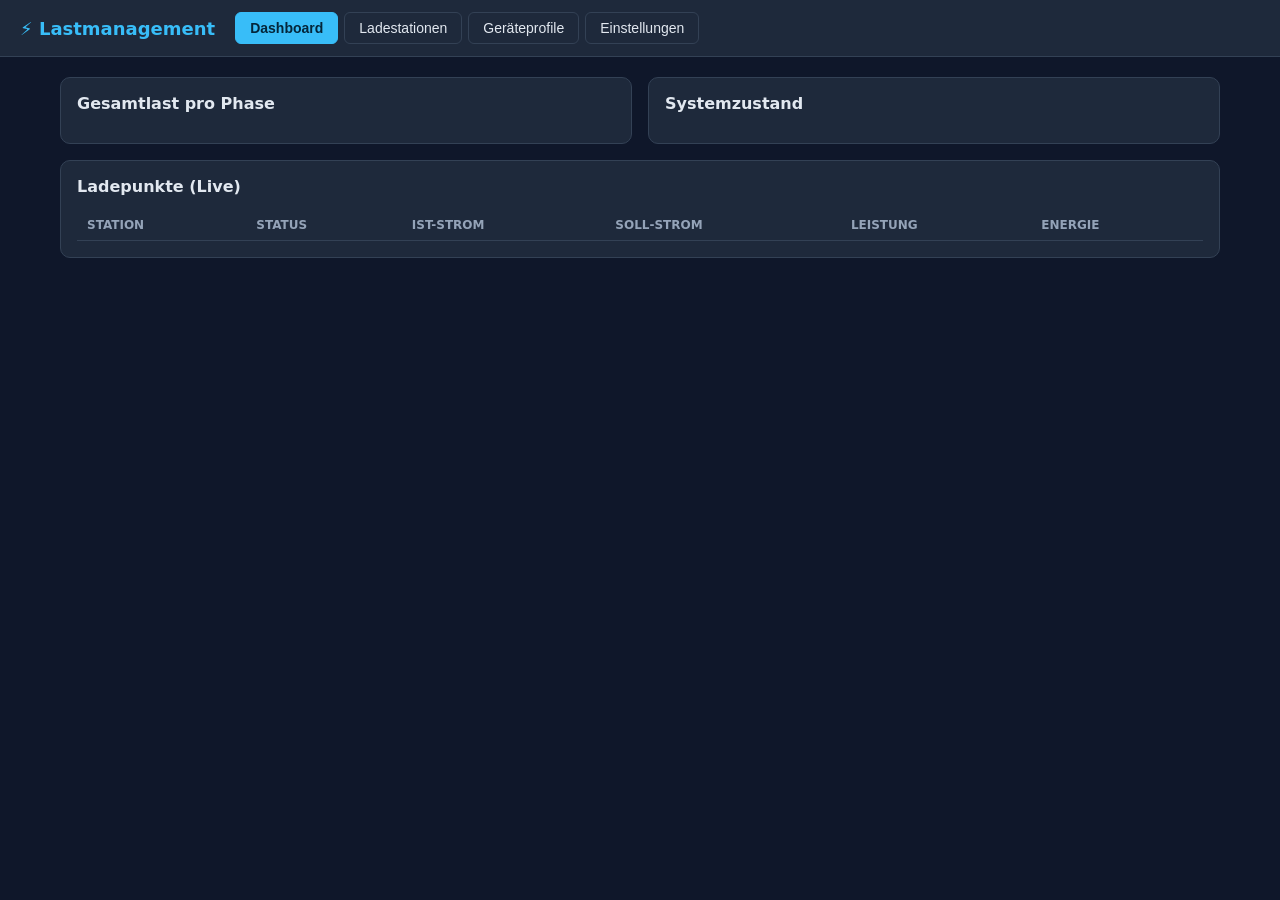
==== app/web/static/index.html @ bf2b5867 "Web-UI auf GitHub Pages hostbar machen (Demo-Modus) Ermöglicht das Hosten der Weboberfläche über Git" ====
<!DOCTYPE html>
<html lang="de">
<head>
  <meta charset="utf-8" />
  <meta name="viewport" content="width=device-width, initial-scale=1" />
  <title>Lastmanagement Ladestationen</title>
  <!-- Relative Pfade: funktionieren sowohl unter FastAPI ("/") als auch unter
       GitHub Pages (Unterpfad /<repo>/). -->
  <link rel="stylesheet" href="style.css" />
</head>
<body>
  <header>
    <h1>⚡ Lastmanagement</h1>
    <nav>
      <button data-view="dashboard" class="active">Dashboard</button>
      <button data-view="stations">Ladestationen</button>
      <button data-view="profiles">Geräteprofile</button>
      <button data-view="settings">Einstellungen</button>
    </nav>
    <span id="cycle-info" class="muted" style="margin-left:auto"></span>
  </header>

  <main>
    <!-- Dashboard -->
    <section id="dashboard" class="view active">
      <div class="grid">
        <div class="card">
          <h2>Gesamtlast pro Phase</h2>
          <div id="phase-bars"></div>
        </div>
        <div class="card">
          <h2>Systemzustand</h2>
          <div id="system-info"></div>
        </div>
      </div>
      <div class="card">
        <h2>Ladepunkte (Live)</h2>
        <table>
          <thead>
            <tr><th>Station</th><th>Status</th><th>Ist-Strom</th><th>Soll-Strom</th><th>Leistung</th><th>Energie</th></tr>
          </thead>
          <tbody id="live-tbody"></tbody>
        </table>
      </div>
    </section>

    <!-- Stationen -->
    <section id="stations" class="view">
      <div class="toolbar">
        <h2>Ladestationen</h2>
        <button class="btn" onclick="openStation()">+ Neue Station</button>
      </div>
      <div class="card">
        <table>
          <thead>
            <tr><th>Name</th><th>IP:Port</th><th>Unit</th><th>Profil</th><th>Phasen</th><th>Prio</th><th>Min/Max A</th><th>Aktiv</th><th></th></tr>
          </thead>
          <tbody id="stations-tbody"></tbody>
        </table>
      </div>
    </section>

    <!-- Profile -->
    <section id="profiles" class="view">
      <div class="toolbar">
        <h2>Geräteprofile (Modbus-Register-Maps)</h2>
        <div class="row" style="margin:0">
          <button class="btn secondary" onclick="importProfile()">JSON importieren</button>
          <button class="btn" onclick="openProfile()">+ Neues Profil</button>
        </div>
      </div>
      <div class="card">
        <table>
          <thead>
            <tr><th>Name</th><th>Hersteller</th><th>Unit-ID</th><th>Byte/Word</th><th>Register</th><th></th></tr>
          </thead>
          <tbody id="profiles-tbody"></tbody>
        </table>
      </div>
    </section>

    <!-- Einstellungen -->
    <section id="settings" class="view">
      <h2>Globale Einstellungen</h2>
      <div class="card" id="settings-form"></div>
    </section>
  </main>

  <!-- Dialoge -->
  <dialog id="station-dialog"></dialog>
  <dialog id="profile-dialog"></dialog>
  <input type="file" id="import-file" accept="application/json" style="display:none" />
  <div id="toast"></div>

  <!-- config.js setzt window.LM_DEMO (Repo-Default: false). Der Pages-Workflow
       überschreibt die Datei mit true. demo.js patcht dann fetch() und liefert
       simulierte API-Daten – muss vor app.js geladen werden. -->
  <script src="config.js"></script>
  <script src="demo.js"></script>
  <script src="app.js"></script>
</body>
</html>
---- app/web/static/style.css ----
/* Schlankes, ressourcenschonendes UI – ohne externe Frameworks (Pi-tauglich) */
:root {
  --bg: #0f172a;
  --panel: #1e293b;
  --panel2: #334155;
  --text: #e2e8f0;
  --muted: #94a3b8;
  --accent: #38bdf8;
  --ok: #22c55e;
  --warn: #f59e0b;
  --err: #ef4444;
  --border: #334155;
}
* { box-sizing: border-box; }
body {
  margin: 0;
  font-family: system-ui, -apple-system, "Segoe UI", Roboto, sans-serif;
  background: var(--bg);
  color: var(--text);
  font-size: 15px;
}
header {
  background: var(--panel);
  padding: 12px 20px;
  border-bottom: 1px solid var(--border);
  display: flex;
  align-items: center;
  gap: 20px;
  flex-wrap: wrap;
}
header h1 { font-size: 18px; margin: 0; color: var(--accent); }
nav { display: flex; gap: 6px; flex-wrap: wrap; }
nav button {
  background: transparent; border: 1px solid var(--border); color: var(--text);
  padding: 7px 14px; border-radius: 6px; cursor: pointer; font-size: 14px;
}
nav button.active { background: var(--accent); color: #04263a; border-color: var(--accent); font-weight: 600; }
main { padding: 20px; max-width: 1200px; margin: 0 auto; }
.view { display: none; }
.view.active { display: block; }
h2 { font-size: 16px; margin: 0 0 14px; }
.card {
  background: var(--panel); border: 1px solid var(--border);
  border-radius: 10px; padding: 16px; margin-bottom: 16px;
}
.grid { display: grid; gap: 16px; grid-template-columns: repeat(auto-fit, minmax(260px, 1fr)); }
.phase-bar { margin-bottom: 12px; }
.phase-bar .label { display: flex; justify-content: space-between; font-size: 13px; margin-bottom: 4px; }
.bar-track { background: var(--panel2); border-radius: 6px; height: 22px; overflow: hidden; }
.bar-fill { height: 100%; background: linear-gradient(90deg, var(--ok), var(--accent)); transition: width .4s; }
.bar-fill.warn { background: linear-gradient(90deg, var(--warn), var(--err)); }
table { width: 100%; border-collapse: collapse; font-size: 14px; }
th, td { text-align: left; padding: 8px 10px; border-bottom: 1px solid var(--border); }
th { color: var(--muted); font-weight: 600; font-size: 12px; text-transform: uppercase; }
tr:hover td { background: rgba(255,255,255,0.03); }
.badge { padding: 2px 8px; border-radius: 999px; font-size: 12px; font-weight: 600; }
.badge.ok { background: rgba(34,197,94,.2); color: var(--ok); }
.badge.err { background: rgba(239,68,68,.2); color: var(--err); }
.badge.idle { background: rgba(148,163,184,.2); color: var(--muted); }
button.btn {
  background: var(--accent); color: #04263a; border: none; padding: 8px 14px;
  border-radius: 6px; cursor: pointer; font-weight: 600; font-size: 14px;
}
button.btn.secondary { background: var(--panel2); color: var(--text); }
button.btn.danger { background: var(--err); color: #fff; }
button.btn.small { padding: 4px 10px; font-size: 13px; }
.row { display: flex; gap: 10px; flex-wrap: wrap; align-items: center; margin-bottom: 10px; }
label { display: block; font-size: 13px; color: var(--muted); margin-bottom: 4px; }
input, select, textarea {
  background: var(--bg); border: 1px solid var(--border); color: var(--text);
  padding: 7px 9px; border-radius: 6px; width: 100%; font-size: 14px;
}
.field { flex: 1 1 160px; margin-bottom: 10px; }
.toolbar { display: flex; justify-content: space-between; align-items: center; margin-bottom: 12px; flex-wrap: wrap; gap: 10px; }
dialog {
  background: var(--panel); color: var(--text); border: 1px solid var(--border);
  border-radius: 12px; padding: 20px; width: min(760px, 94vw); max-height: 90vh;
}
dialog::backdrop { background: rgba(0,0,0,.6); }
.reg-table input, .reg-table select { padding: 5px; font-size: 13px; }
.reg-table td { padding: 4px; }
.muted { color: var(--muted); font-size: 13px; }
#toast {
  position: fixed; bottom: 20px; right: 20px; background: var(--panel2);
  padding: 12px 18px; border-radius: 8px; border-left: 4px solid var(--accent);
  opacity: 0; transition: opacity .3s; pointer-events: none; max-width: 380px;
}
#toast.show { opacity: 1; }
#toast.err { border-left-color: var(--err); }
.small-note { font-size: 12px; color: var(--muted); margin-top: 4px; }
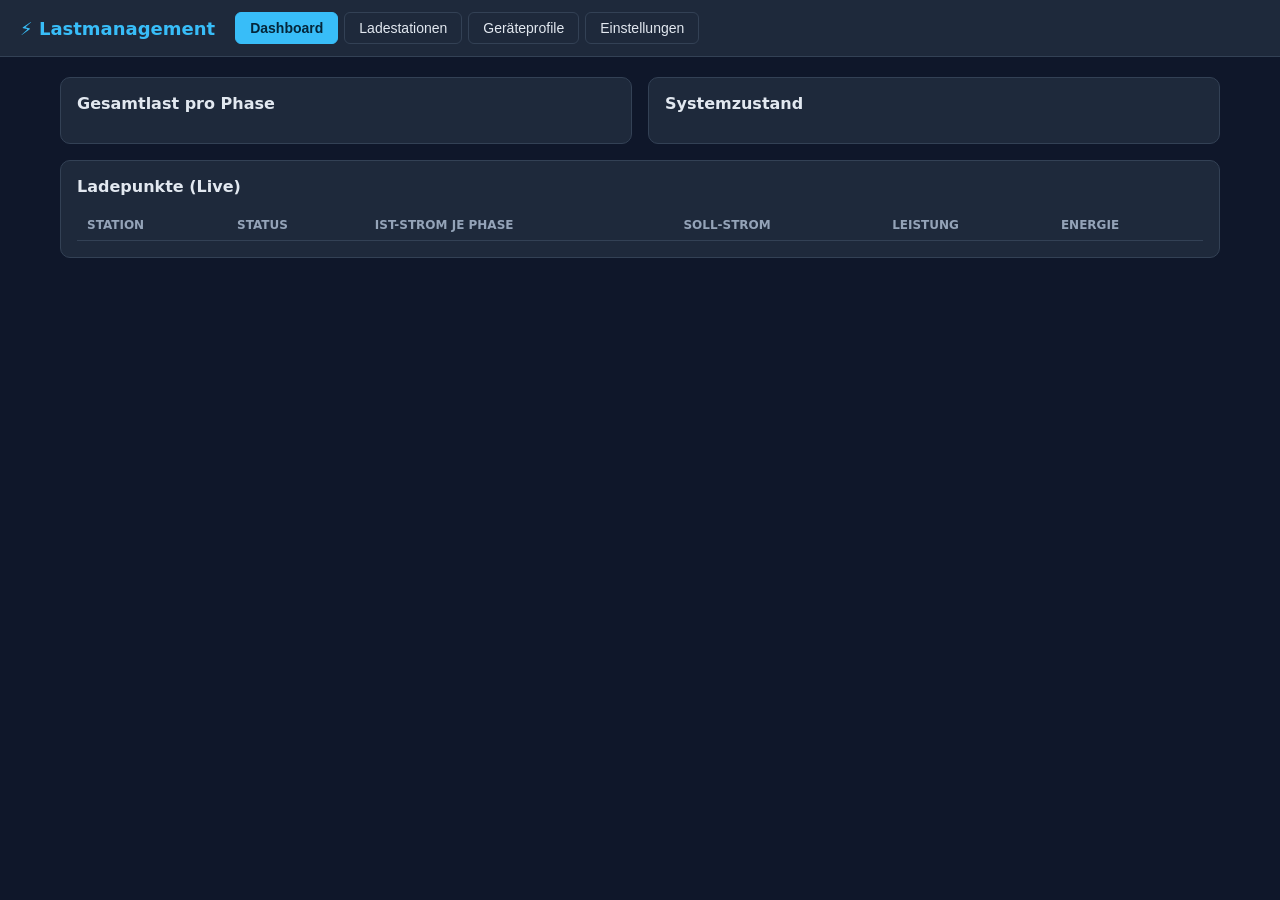
==== commit 742a0a18: "Dashboard: Ströme nicht mehr phasenübergreifend addieren Die Live-Tabelle summierte current_l1+l2+l3" ====
--- a/app/web/static/index.html
+++ b/app/web/static/index.html
@@ -37,7 +37,7 @@
         <h2>Ladepunkte (Live)</h2>
         <table>
           <thead>
-            <tr><th>Station</th><th>Status</th><th>Ist-Strom</th><th>Soll-Strom</th><th>Leistung</th><th>Energie</th></tr>
+            <tr><th>Station</th><th>Status</th><th>Ist-Strom je Phase</th><th>Soll-Strom</th><th>Leistung</th><th>Energie</th></tr>
           </thead>
           <tbody id="live-tbody"></tbody>
         </table>
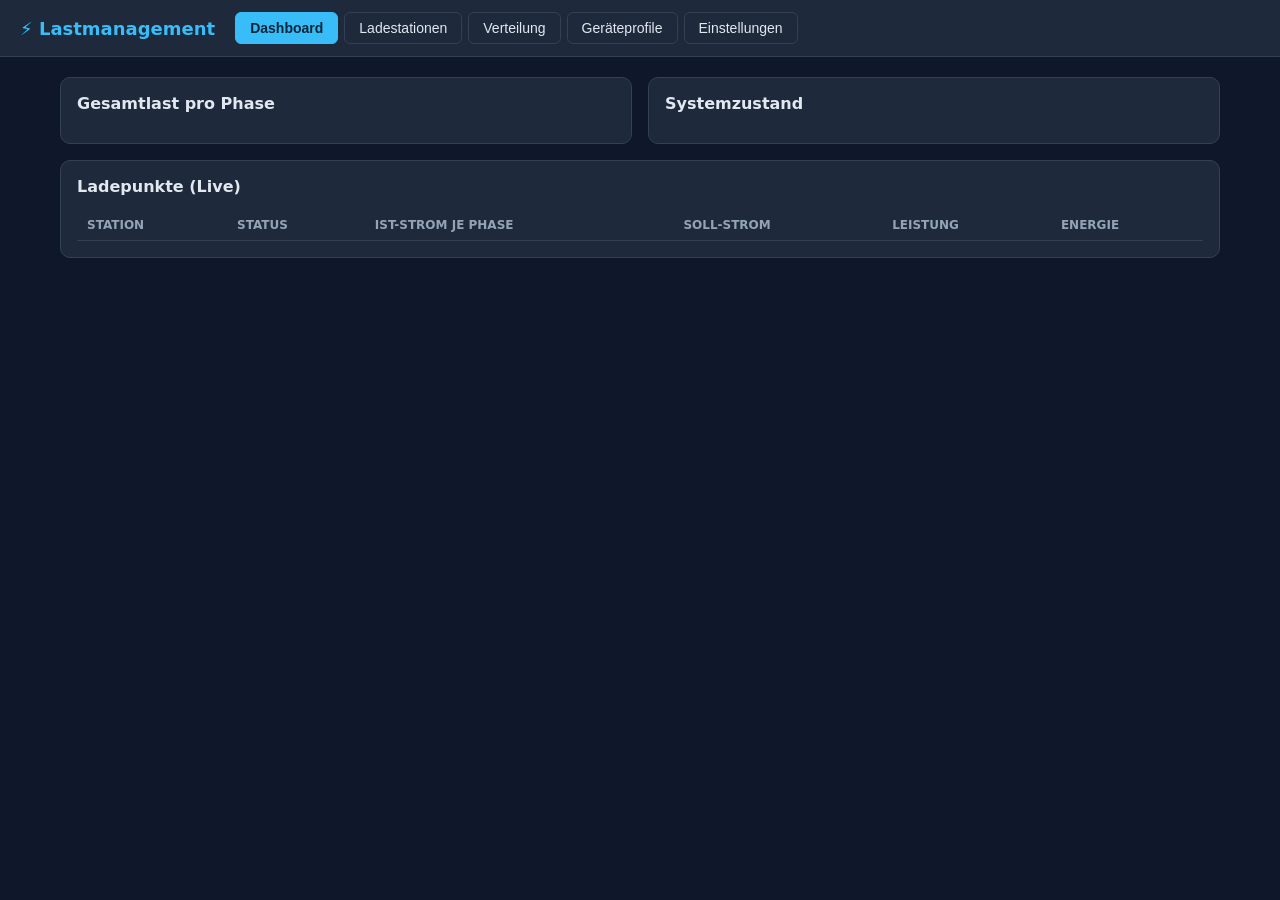
==== commit 848aad9a: "Verteilungshierarchie: Hauptverteilung, Unterverteilung, Abgänge mit Absicherung Bildet die reale El" ====
--- a/app/web/static/index.html
+++ b/app/web/static/index.html
@@ -14,6 +14,7 @@
     <nav>
       <button data-view="dashboard" class="active">Dashboard</button>
       <button data-view="stations">Ladestationen</button>
+      <button data-view="boards">Verteilung</button>
       <button data-view="profiles">Geräteprofile</button>
       <button data-view="settings">Einstellungen</button>
     </nav>
@@ -53,10 +54,27 @@
       <div class="card">
         <table>
           <thead>
-            <tr><th>Name</th><th>IP:Port</th><th>Unit</th><th>Profil</th><th>Phasen</th><th>Prio</th><th>Min/Max A</th><th>Aktiv</th><th></th></tr>
+            <tr><th>Name</th><th>IP:Port</th><th>Unit</th><th>Profil</th><th>Verteiler</th><th>Phasen</th><th>Prio</th><th>Min/Max A</th><th>Aktiv</th><th></th></tr>
           </thead>
           <tbody id="stations-tbody"></tbody>
         </table>
+      </div>
+    </section>
+
+    <!-- Verteilung (Hauptverteilung / Unterverteilung / Abgänge) -->
+    <section id="boards" class="view">
+      <div class="toolbar">
+        <h2>Verteilungshierarchie</h2>
+        <button class="btn" onclick="openBoard()">+ Unterverteilung</button>
+      </div>
+      <div class="card">
+        <p class="small-note">
+          Bildet die reale Elektroinstallation ab: Hauptverteilung (Hausanschluss)
+          → Unterverteilungen → Abgänge zu den Ladestationen, jeweils mit eigener
+          Absicherung. Das Lastmanagement hält die Absicherung auf JEDER Ebene ein,
+          nicht nur die Gesamtgrenze am Hausanschluss.
+        </p>
+        <div id="board-tree"></div>
       </div>
     </section>
 
@@ -89,6 +107,7 @@
   <!-- Dialoge -->
   <dialog id="station-dialog"></dialog>
   <dialog id="profile-dialog"></dialog>
+  <dialog id="board-dialog"></dialog>
   <input type="file" id="import-file" accept="application/json" style="display:none" />
   <div id="toast"></div>
 
--- a/app/web/static/style.css
+++ b/app/web/static/style.css
@@ -88,3 +88,22 @@
 #toast.show { opacity: 1; }
 #toast.err { border-left-color: var(--err); }
 .small-note { font-size: 12px; color: var(--muted); margin-top: 4px; }
+
+/* Verteilungsbaum (Hauptverteilung / Unterverteilung / Abgänge) */
+.tree-node {
+  border: 1px solid var(--border); border-radius: 8px; padding: 10px 12px;
+  margin: 8px 0; background: var(--panel2);
+}
+.tree-children { margin-left: 26px; border-left: 2px dashed var(--border); padding-left: 14px; }
+.tree-header { display: flex; justify-content: space-between; align-items: center; gap: 10px; flex-wrap: wrap; }
+.tree-title { font-weight: 600; }
+.tree-fuse { color: var(--muted); font-size: 13px; }
+.tree-phase-bars { display: flex; gap: 10px; margin-top: 8px; flex-wrap: wrap; }
+.tree-phase-bars .mini-bar { flex: 1 1 90px; min-width: 80px; }
+.tree-phase-bars .mini-bar .label { display: flex; justify-content: space-between; font-size: 11px; color: var(--muted); }
+.tree-phase-bars .bar-track { height: 10px; }
+.tree-station-list { margin-top: 8px; font-size: 13px; }
+.tree-station-list .station-row {
+  display: flex; justify-content: space-between; gap: 8px; padding: 4px 0;
+  border-top: 1px dashed var(--border);
+}
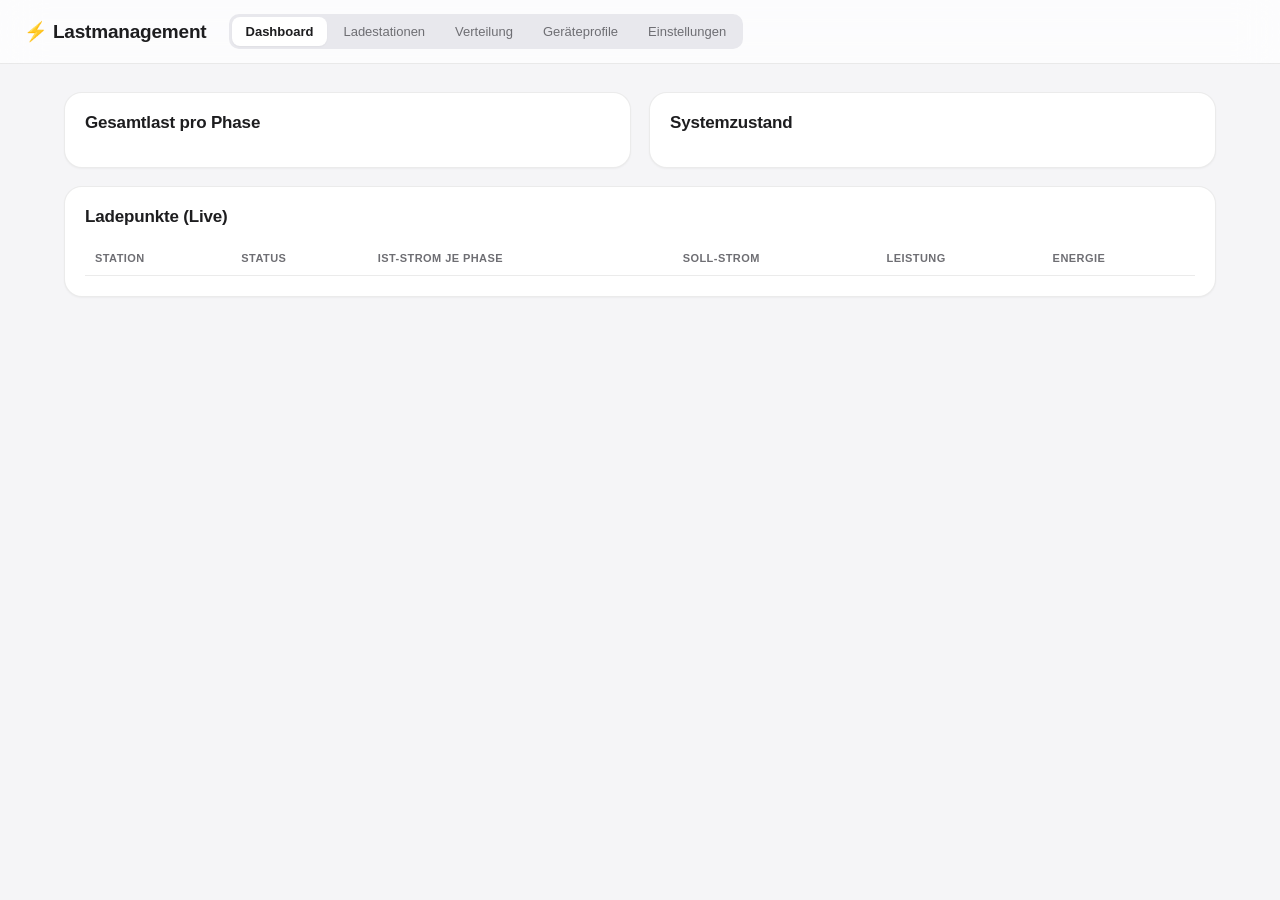
==== commit 8e1f4e70: "Ladepunkte, Zeitsteuerung, PV-Überschussladen, Verteiler-Strategie Trennt ChargingStation (physische" ====
--- a/app/web/static/index.html
+++ b/app/web/static/index.html
@@ -45,20 +45,13 @@
       </div>
     </section>
 
-    <!-- Stationen -->
+    <!-- Stationen (physische Verbindung) + ihre Ladepunkte -->
     <section id="stations" class="view">
       <div class="toolbar">
-        <h2>Ladestationen</h2>
+        <h2>Ladestationen &amp; Ladepunkte</h2>
         <button class="btn" onclick="openStation()">+ Neue Station</button>
       </div>
-      <div class="card">
-        <table>
-          <thead>
-            <tr><th>Name</th><th>IP:Port</th><th>Unit</th><th>Profil</th><th>Verteiler</th><th>Phasen</th><th>Prio</th><th>Min/Max A</th><th>Aktiv</th><th></th></tr>
-          </thead>
-          <tbody id="stations-tbody"></tbody>
-        </table>
-      </div>
+      <div id="stations-list"></div>
     </section>
 
     <!-- Verteilung (Hauptverteilung / Unterverteilung / Abgänge) -->
@@ -106,6 +99,7 @@
 
   <!-- Dialoge -->
   <dialog id="station-dialog"></dialog>
+  <dialog id="chargepoint-dialog"></dialog>
   <dialog id="profile-dialog"></dialog>
   <dialog id="board-dialog"></dialog>
   <input type="file" id="import-file" accept="application/json" style="display:none" />
--- a/app/web/static/style.css
+++ b/app/web/static/style.css
@@ -1,109 +1,178 @@
-/* Schlankes, ressourcenschonendes UI – ohne externe Frameworks (Pi-tauglich) */
+/* Helles, an Apple angelehntes UI – ruhige Flächen, viel Weißraum, dezente
+   Schatten, Systemblau als Akzent. Schlank gehalten, keine externen
+   Frameworks (Pi-tauglich). */
 :root {
-  --bg: #0f172a;
-  --panel: #1e293b;
-  --panel2: #334155;
-  --text: #e2e8f0;
-  --muted: #94a3b8;
-  --accent: #38bdf8;
-  --ok: #22c55e;
-  --warn: #f59e0b;
-  --err: #ef4444;
-  --border: #334155;
+  --bg: #f5f5f7;
+  --surface: #ffffff;
+  --surface-2: #f5f5f7;
+  --control: #e8e8ed;
+  --text: #1d1d1f;
+  --muted: #6e6e73;
+  --accent: #0071e3;
+  --accent-hover: #0077ed;
+  --accent-active: #0068d1;
+  --ok: #34c759;
+  --warn: #ff9500;
+  --err: #ff3b30;
+  --border: rgba(0, 0, 0, 0.08);
+  --border-strong: rgba(0, 0, 0, 0.12);
+  --shadow-sm: 0 1px 2px rgba(0, 0, 0, 0.04);
+  --shadow-md: 0 4px 20px rgba(0, 0, 0, 0.06);
+  --shadow-lg: 0 20px 60px rgba(0, 0, 0, 0.18);
+  --radius-lg: 18px;
+  --radius-md: 12px;
+  --radius-sm: 8px;
 }
 * { box-sizing: border-box; }
 body {
   margin: 0;
-  font-family: system-ui, -apple-system, "Segoe UI", Roboto, sans-serif;
+  font-family: -apple-system, BlinkMacSystemFont, "SF Pro Text", "Segoe UI",
+    Roboto, Helvetica, Arial, sans-serif;
   background: var(--bg);
   color: var(--text);
   font-size: 15px;
+  -webkit-font-smoothing: antialiased;
+  text-rendering: optimizeLegibility;
 }
+
+/* Dezente, macOS-artige Scrollbar */
+::-webkit-scrollbar { width: 10px; height: 10px; }
+::-webkit-scrollbar-thumb { background: rgba(0,0,0,.18); border-radius: 999px; border: 2px solid transparent; background-clip: padding-box; }
+::-webkit-scrollbar-track { background: transparent; }
+
 header {
-  background: var(--panel);
-  padding: 12px 20px;
+  background: rgba(255, 255, 255, 0.72);
+  backdrop-filter: blur(20px) saturate(180%);
+  -webkit-backdrop-filter: blur(20px) saturate(180%);
+  position: sticky; top: 0; z-index: 10;
+  padding: 14px 24px;
   border-bottom: 1px solid var(--border);
   display: flex;
   align-items: center;
-  gap: 20px;
+  gap: 22px;
   flex-wrap: wrap;
 }
-header h1 { font-size: 18px; margin: 0; color: var(--accent); }
-nav { display: flex; gap: 6px; flex-wrap: wrap; }
+header h1 {
+  font-size: 19px; margin: 0; font-weight: 600;
+  letter-spacing: -0.01em; color: var(--text);
+  display: flex; align-items: center; gap: 8px;
+}
+nav {
+  display: inline-flex; gap: 2px; flex-wrap: wrap;
+  background: var(--control); padding: 3px; border-radius: 10px;
+}
 nav button {
-  background: transparent; border: 1px solid var(--border); color: var(--text);
-  padding: 7px 14px; border-radius: 6px; cursor: pointer; font-size: 14px;
+  background: transparent; border: none; color: var(--muted);
+  padding: 7px 14px; border-radius: 8px; cursor: pointer;
+  font-size: 13px; font-weight: 500; font-family: inherit;
+  transition: background-color .18s ease, color .18s ease, box-shadow .18s ease;
 }
-nav button.active { background: var(--accent); color: #04263a; border-color: var(--accent); font-weight: 600; }
-main { padding: 20px; max-width: 1200px; margin: 0 auto; }
+nav button:hover:not(.active) { color: var(--text); }
+nav button.active {
+  background: var(--surface); color: var(--text);
+  font-weight: 600; box-shadow: var(--shadow-sm);
+}
+main { padding: 28px 24px 60px; max-width: 1200px; margin: 0 auto; }
 .view { display: none; }
 .view.active { display: block; }
-h2 { font-size: 16px; margin: 0 0 14px; }
+h2 { font-size: 17px; margin: 0 0 14px; font-weight: 600; letter-spacing: -0.01em; }
 .card {
-  background: var(--panel); border: 1px solid var(--border);
-  border-radius: 10px; padding: 16px; margin-bottom: 16px;
+  background: var(--surface); border: 1px solid var(--border);
+  border-radius: var(--radius-lg); padding: 20px; margin-bottom: 18px;
+  box-shadow: var(--shadow-sm);
 }
-.grid { display: grid; gap: 16px; grid-template-columns: repeat(auto-fit, minmax(260px, 1fr)); }
-.phase-bar { margin-bottom: 12px; }
-.phase-bar .label { display: flex; justify-content: space-between; font-size: 13px; margin-bottom: 4px; }
-.bar-track { background: var(--panel2); border-radius: 6px; height: 22px; overflow: hidden; }
-.bar-fill { height: 100%; background: linear-gradient(90deg, var(--ok), var(--accent)); transition: width .4s; }
+.grid { display: grid; gap: 18px; grid-template-columns: repeat(auto-fit, minmax(260px, 1fr)); }
+.phase-bar { margin-bottom: 14px; }
+.phase-bar .label { display: flex; justify-content: space-between; font-size: 13px; margin-bottom: 6px; color: var(--muted); }
+.phase-bar .label span:first-child { color: var(--text); font-weight: 600; }
+.bar-track { background: var(--control); border-radius: 999px; height: 10px; overflow: hidden; }
+.bar-fill { height: 100%; border-radius: 999px; background: linear-gradient(90deg, var(--accent), #34c9c7); transition: width .4s ease; }
 .bar-fill.warn { background: linear-gradient(90deg, var(--warn), var(--err)); }
 table { width: 100%; border-collapse: collapse; font-size: 14px; }
-th, td { text-align: left; padding: 8px 10px; border-bottom: 1px solid var(--border); }
-th { color: var(--muted); font-weight: 600; font-size: 12px; text-transform: uppercase; }
-tr:hover td { background: rgba(255,255,255,0.03); }
-.badge { padding: 2px 8px; border-radius: 999px; font-size: 12px; font-weight: 600; }
-.badge.ok { background: rgba(34,197,94,.2); color: var(--ok); }
-.badge.err { background: rgba(239,68,68,.2); color: var(--err); }
-.badge.idle { background: rgba(148,163,184,.2); color: var(--muted); }
+th, td { text-align: left; padding: 11px 10px; border-bottom: 1px solid var(--border); }
+th { color: var(--muted); font-weight: 600; font-size: 11px; text-transform: uppercase; letter-spacing: .04em; }
+tbody tr:last-child td { border-bottom: none; }
+tr:hover td { background: rgba(0, 0, 0, 0.02); }
+.badge { padding: 3px 10px; border-radius: 999px; font-size: 12px; font-weight: 600; display: inline-block; }
+.badge.ok { background: rgba(52, 199, 89, 0.14); color: #1c7a3c; }
+.badge.err { background: rgba(255, 59, 48, 0.12); color: #c9291f; }
+.badge.idle { background: rgba(110, 110, 115, 0.12); color: var(--muted); }
 button.btn {
-  background: var(--accent); color: #04263a; border: none; padding: 8px 14px;
-  border-radius: 6px; cursor: pointer; font-weight: 600; font-size: 14px;
+  background: var(--accent); color: #fff; border: none; padding: 9px 16px;
+  border-radius: 10px; cursor: pointer; font-weight: 590; font-size: 14px;
+  font-family: inherit; transition: background-color .15s ease, transform .1s ease;
 }
-button.btn.secondary { background: var(--panel2); color: var(--text); }
+button.btn:hover { background: var(--accent-hover); }
+button.btn:active { background: var(--accent-active); transform: scale(0.98); }
+button.btn.secondary { background: var(--control); color: var(--text); }
+button.btn.secondary:hover { background: #dedee3; }
 button.btn.danger { background: var(--err); color: #fff; }
-button.btn.small { padding: 4px 10px; font-size: 13px; }
+button.btn.danger:hover { background: #e0342b; }
+button.btn.small { padding: 6px 12px; font-size: 12.5px; border-radius: 8px; }
 .row { display: flex; gap: 10px; flex-wrap: wrap; align-items: center; margin-bottom: 10px; }
-label { display: block; font-size: 13px; color: var(--muted); margin-bottom: 4px; }
+label { display: block; font-size: 12.5px; color: var(--muted); font-weight: 500; margin-bottom: 6px; }
 input, select, textarea {
-  background: var(--bg); border: 1px solid var(--border); color: var(--text);
-  padding: 7px 9px; border-radius: 6px; width: 100%; font-size: 14px;
+  background: var(--surface-2); border: 1px solid transparent; color: var(--text);
+  padding: 9px 12px; border-radius: 10px; width: 100%; font-size: 14px;
+  font-family: inherit; transition: border-color .15s ease, box-shadow .15s ease;
+}
+input:focus, select:focus, textarea:focus {
+  outline: none; border-color: var(--accent); background: var(--surface);
+  box-shadow: 0 0 0 3px rgba(0, 113, 227, 0.15);
 }
 .field { flex: 1 1 160px; margin-bottom: 10px; }
-.toolbar { display: flex; justify-content: space-between; align-items: center; margin-bottom: 12px; flex-wrap: wrap; gap: 10px; }
+.toolbar { display: flex; justify-content: space-between; align-items: center; margin-bottom: 14px; flex-wrap: wrap; gap: 10px; }
 dialog {
-  background: var(--panel); color: var(--text); border: 1px solid var(--border);
-  border-radius: 12px; padding: 20px; width: min(760px, 94vw); max-height: 90vh;
+  background: var(--surface); color: var(--text); border: none;
+  border-radius: var(--radius-lg); padding: 24px; width: min(760px, 94vw);
+  max-height: 90vh; overflow-y: auto; box-shadow: var(--shadow-lg);
 }
-dialog::backdrop { background: rgba(0,0,0,.6); }
-.reg-table input, .reg-table select { padding: 5px; font-size: 13px; }
+dialog::backdrop { background: rgba(0, 0, 0, 0.32); backdrop-filter: blur(6px); }
+.reg-table input, .reg-table select { padding: 6px 8px; font-size: 12.5px; border-radius: 6px; background: var(--surface); border-color: var(--border); }
 .reg-table td { padding: 4px; }
 .muted { color: var(--muted); font-size: 13px; }
 #toast {
-  position: fixed; bottom: 20px; right: 20px; background: var(--panel2);
-  padding: 12px 18px; border-radius: 8px; border-left: 4px solid var(--accent);
-  opacity: 0; transition: opacity .3s; pointer-events: none; max-width: 380px;
+  position: fixed; bottom: 24px; right: 24px; background: var(--surface);
+  padding: 13px 18px; border-radius: var(--radius-md); border-left: 4px solid var(--accent);
+  box-shadow: var(--shadow-lg); font-size: 13.5px; font-weight: 500;
+  opacity: 0; transform: translateY(6px); transition: opacity .25s ease, transform .25s ease;
+  pointer-events: none; max-width: 380px;
 }
-#toast.show { opacity: 1; }
+#toast.show { opacity: 1; transform: translateY(0); }
 #toast.err { border-left-color: var(--err); }
-.small-note { font-size: 12px; color: var(--muted); margin-top: 4px; }
+.small-note { font-size: 12.5px; color: var(--muted); margin-top: 4px; line-height: 1.5; }
 
 /* Verteilungsbaum (Hauptverteilung / Unterverteilung / Abgänge) */
 .tree-node {
-  border: 1px solid var(--border); border-radius: 8px; padding: 10px 12px;
-  margin: 8px 0; background: var(--panel2);
+  border: 1px solid var(--border); border-radius: var(--radius-md); padding: 14px 16px;
+  margin: 10px 0; background: var(--surface); box-shadow: var(--shadow-sm);
 }
-.tree-children { margin-left: 26px; border-left: 2px dashed var(--border); padding-left: 14px; }
+.tree-children { margin-left: 24px; border-left: 2px solid var(--border); padding-left: 16px; }
 .tree-header { display: flex; justify-content: space-between; align-items: center; gap: 10px; flex-wrap: wrap; }
-.tree-title { font-weight: 600; }
-.tree-fuse { color: var(--muted); font-size: 13px; }
-.tree-phase-bars { display: flex; gap: 10px; margin-top: 8px; flex-wrap: wrap; }
+.tree-title { font-weight: 600; font-size: 14.5px; }
+.tree-fuse { color: var(--muted); font-size: 12.5px; margin-left: 8px; }
+.tree-phase-bars { display: flex; gap: 14px; margin-top: 10px; flex-wrap: wrap; }
 .tree-phase-bars .mini-bar { flex: 1 1 90px; min-width: 80px; }
-.tree-phase-bars .mini-bar .label { display: flex; justify-content: space-between; font-size: 11px; color: var(--muted); }
-.tree-phase-bars .bar-track { height: 10px; }
-.tree-station-list { margin-top: 8px; font-size: 13px; }
+.tree-phase-bars .mini-bar .label { display: flex; justify-content: space-between; font-size: 10.5px; color: var(--muted); margin-bottom: 4px; }
+.tree-phase-bars .bar-track { height: 8px; }
+.tree-station-list { margin-top: 10px; font-size: 13px; }
 .tree-station-list .station-row {
-  display: flex; justify-content: space-between; gap: 8px; padding: 4px 0;
-  border-top: 1px dashed var(--border);
+  display: flex; justify-content: space-between; gap: 8px; padding: 6px 0;
+  border-top: 1px solid var(--border);
 }
+
+/* Stationen & Ladepunkte */
+.station-card-header {
+  display: flex; justify-content: space-between; align-items: center;
+  gap: 10px; flex-wrap: wrap; margin-bottom: 10px;
+}
+.station-card-header .name { font-weight: 600; font-size: 15px; }
+.badge.pv { background: rgba(52, 199, 89, 0.14); color: #1c7a3c; }
+.weekday-picker { display: flex; gap: 6px; flex-wrap: wrap; }
+.weekday-picker label {
+  display: inline-flex; align-items: center; gap: 3px; font-size: 12px;
+  color: var(--text); margin-bottom: 0; background: var(--surface-2);
+  padding: 4px 8px; border-radius: 8px; cursor: pointer;
+}
+.schedule-row { display: flex; gap: 10px; align-items: center; flex-wrap: wrap;
+  padding: 8px 0; border-top: 1px solid var(--border); }
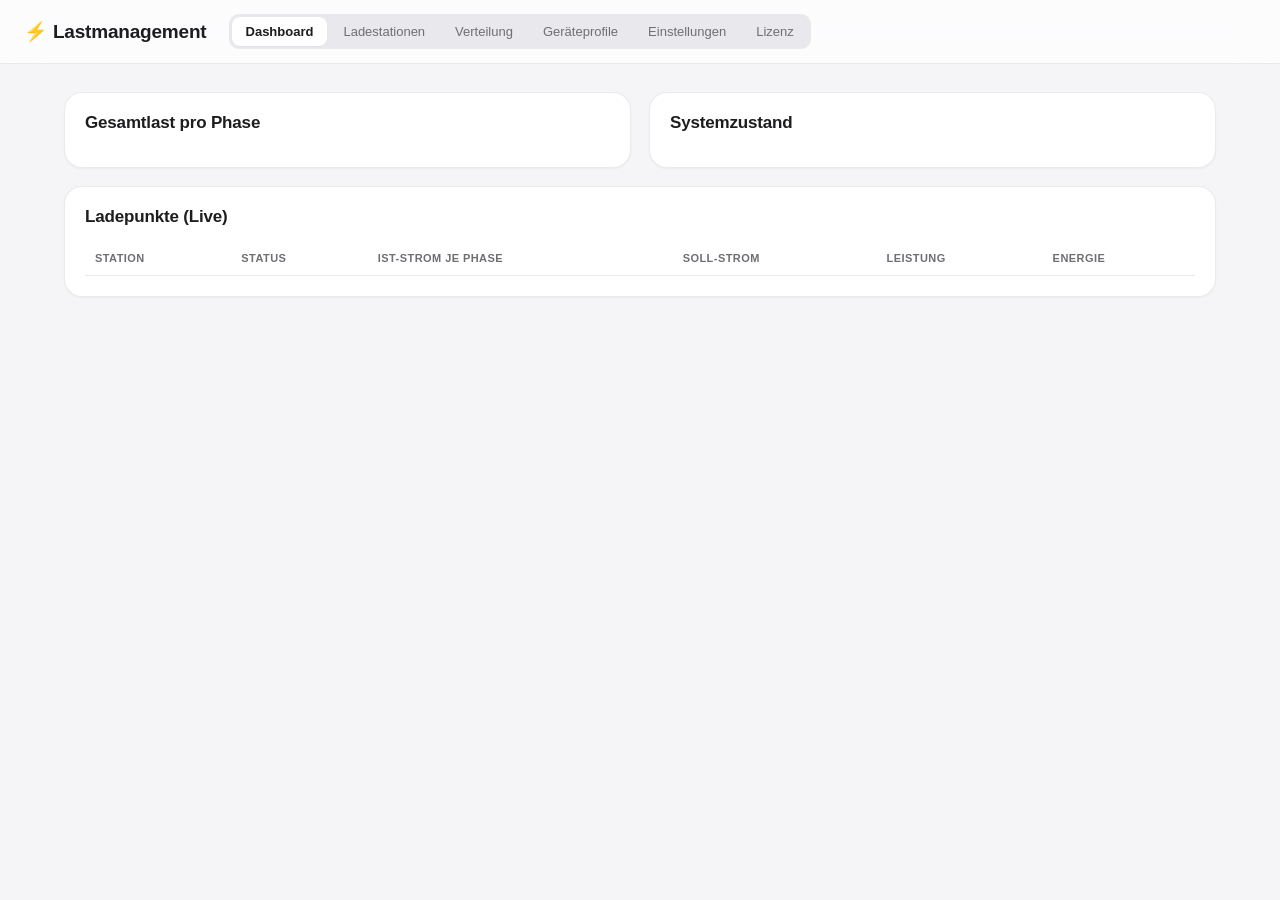
==== commit 7c05ef4c: "Lizenzsystem (Ed25519-Schlüssel, Free/Pro/Enterprise) + Voltibus Cloud Lizenzsystem: Free/Pro/Enterp" ====
--- a/app/web/static/index.html
+++ b/app/web/static/index.html
@@ -17,6 +17,7 @@
       <button data-view="boards">Verteilung</button>
       <button data-view="profiles">Geräteprofile</button>
       <button data-view="settings">Einstellungen</button>
+      <button data-view="license">Lizenz</button>
     </nav>
     <span id="cycle-info" class="muted" style="margin-left:auto"></span>
   </header>
@@ -95,6 +96,12 @@
       <h2>Globale Einstellungen</h2>
       <div class="card" id="settings-form"></div>
     </section>
+
+    <!-- Lizenz -->
+    <section id="license" class="view">
+      <h2>Lizenz</h2>
+      <div class="card" id="license-card"></div>
+    </section>
   </main>
 
   <!-- Dialoge -->
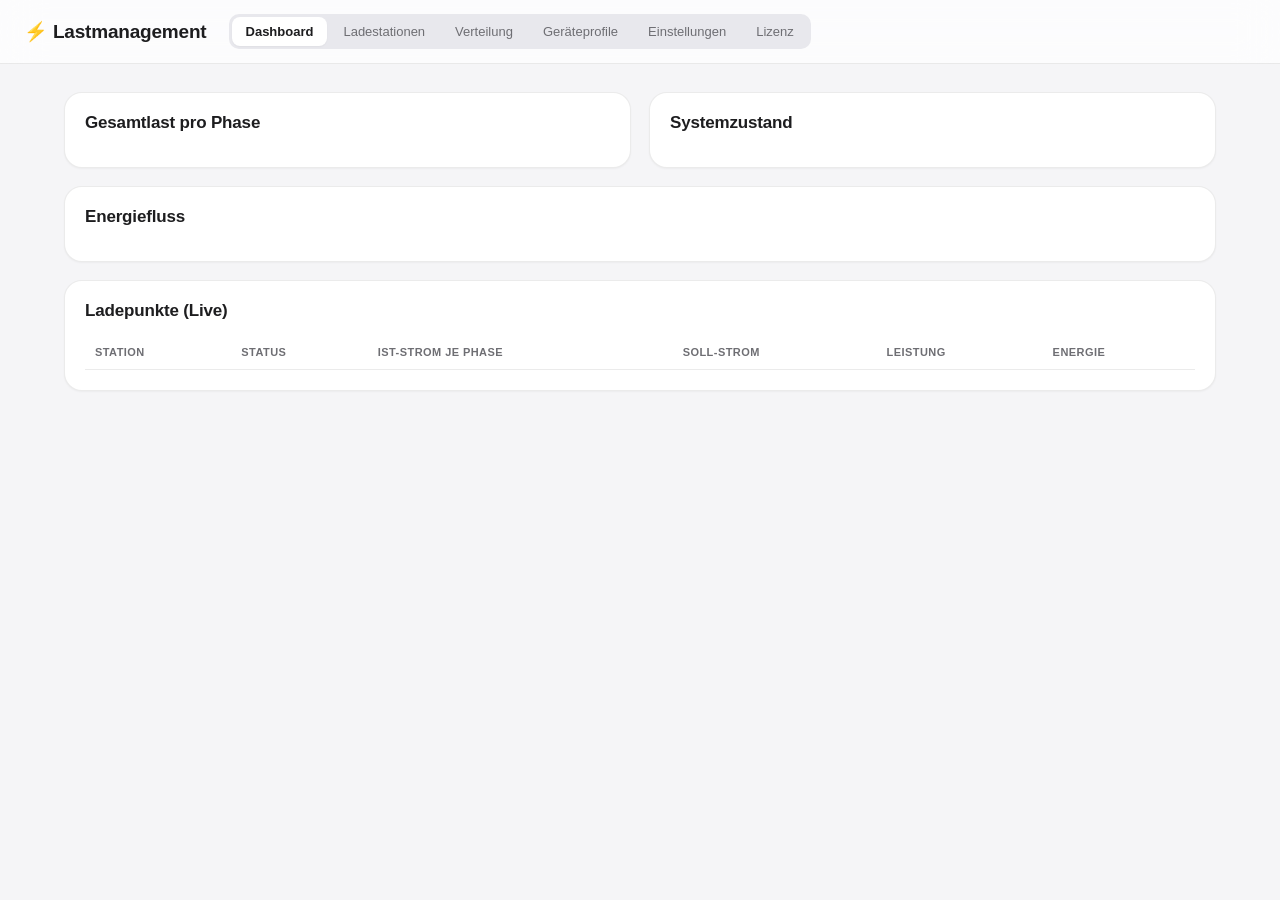
==== commit cc366b12: "MQTT-Anbindung + Energiefluss-Visualisierung im Dashboard MQTT: veröffentlicht denselben Systemzusta" ====
--- a/app/web/static/index.html
+++ b/app/web/static/index.html
@@ -34,6 +34,10 @@
           <h2>Systemzustand</h2>
           <div id="system-info"></div>
         </div>
+      </div>
+      <div class="card">
+        <h2>Energiefluss</h2>
+        <div id="flow-diagram"></div>
       </div>
       <div class="card">
         <h2>Ladepunkte (Live)</h2>
--- a/app/web/static/style.css
+++ b/app/web/static/style.css
@@ -176,3 +176,37 @@
 }
 .schedule-row { display: flex; gap: 10px; align-items: center; flex-wrap: wrap;
   padding: 8px 0; border-top: 1px solid var(--border); }
+
+/* Energiefluss (vereinfachte Visualisierung) */
+.flow-wrap { display: flex; align-items: center; gap: 20px; flex-wrap: wrap; }
+.flow-sources { display: flex; flex-direction: column; gap: 12px; }
+.flow-node {
+  background: var(--surface-2); border: 1px solid var(--border); border-radius: var(--radius-md);
+  padding: 10px 18px; min-width: 150px; text-align: center;
+}
+.flow-node .flow-label {
+  display: block; font-size: 11px; color: var(--muted); text-transform: uppercase;
+  letter-spacing: .04em; font-weight: 600;
+}
+.flow-node .flow-value { display: block; font-size: 19px; font-weight: 700; margin-top: 3px; }
+.flow-node.flow-pv { border-color: rgba(52, 199, 89, .35); }
+.flow-node.flow-pv .flow-value { color: #1c7a3c; }
+.flow-node.flow-cp .flow-value { color: var(--accent); }
+
+.flow-lines { flex: 1 1 100px; min-width: 70px; display: flex; flex-direction: column; gap: 14px; justify-content: center; }
+.flow-line {
+  height: var(--flow-h, 4px); border-radius: 999px; background: var(--control);
+  position: relative; overflow: hidden;
+}
+.flow-line::after {
+  content: ""; position: absolute; inset: 0;
+  background: repeating-linear-gradient(90deg, var(--accent) 0 10px, transparent 10px 20px);
+  animation: flow-move var(--flow-dur, 1s) linear infinite;
+}
+.flow-line-pv::after {
+  background: repeating-linear-gradient(90deg, #34c759 0 10px, transparent 10px 20px);
+}
+@keyframes flow-move { from { background-position: 0 0; } to { background-position: 20px 0; } }
+@media (prefers-reduced-motion: reduce) {
+  .flow-line::after { animation: none; }
+}
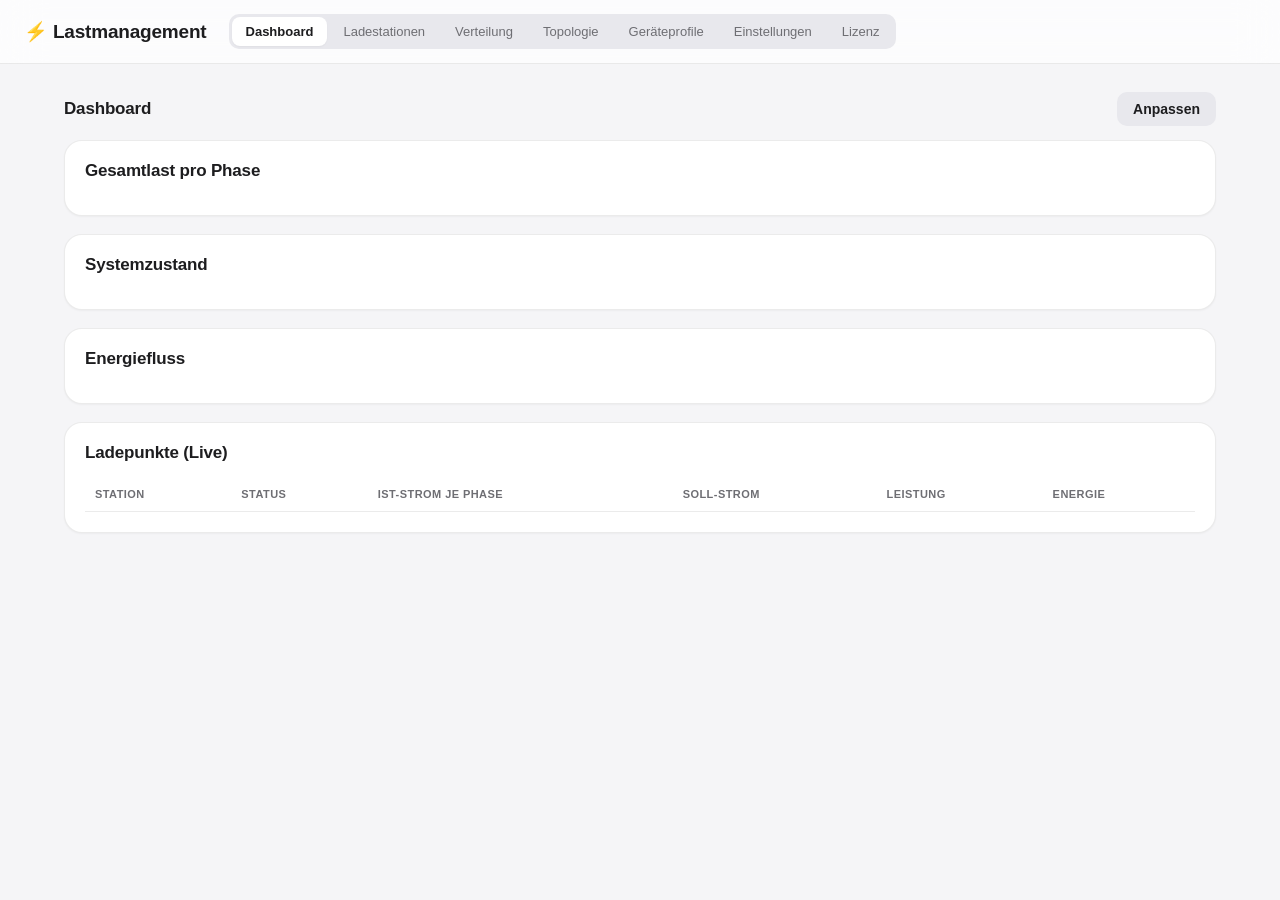
==== commit 47c807ad: "Add customizable dashboard and freeform topology/power-flow canvas Dashboard cards can now be shown/" ====
--- a/app/web/static/index.html
+++ b/app/web/static/index.html
@@ -15,6 +15,7 @@
       <button data-view="dashboard" class="active">Dashboard</button>
       <button data-view="stations">Ladestationen</button>
       <button data-view="boards">Verteilung</button>
+      <button data-view="topology">Topologie</button>
       <button data-view="profiles">Geräteprofile</button>
       <button data-view="settings">Einstellungen</button>
       <button data-view="license">Lizenz</button>
@@ -25,28 +26,32 @@
   <main>
     <!-- Dashboard -->
     <section id="dashboard" class="view active">
-      <div class="grid">
-        <div class="card">
+      <div class="toolbar">
+        <h2 style="margin:0">Dashboard</h2>
+        <button class="btn secondary" onclick="openDashboardLayout()">Anpassen</button>
+      </div>
+      <div id="dashboard-widgets" class="dashboard-widgets">
+        <div class="card" data-widget-id="phase-bars">
           <h2>Gesamtlast pro Phase</h2>
           <div id="phase-bars"></div>
         </div>
-        <div class="card">
+        <div class="card" data-widget-id="system-info">
           <h2>Systemzustand</h2>
           <div id="system-info"></div>
         </div>
-      </div>
-      <div class="card">
-        <h2>Energiefluss</h2>
-        <div id="flow-diagram"></div>
-      </div>
-      <div class="card">
-        <h2>Ladepunkte (Live)</h2>
-        <table>
-          <thead>
-            <tr><th>Station</th><th>Status</th><th>Ist-Strom je Phase</th><th>Soll-Strom</th><th>Leistung</th><th>Energie</th></tr>
-          </thead>
-          <tbody id="live-tbody"></tbody>
-        </table>
+        <div class="card" data-widget-id="flow">
+          <h2>Energiefluss</h2>
+          <div id="flow-diagram"></div>
+        </div>
+        <div class="card" data-widget-id="live-table">
+          <h2>Ladepunkte (Live)</h2>
+          <table>
+            <thead>
+              <tr><th>Station</th><th>Status</th><th>Ist-Strom je Phase</th><th>Soll-Strom</th><th>Leistung</th><th>Energie</th></tr>
+            </thead>
+            <tbody id="live-tbody"></tbody>
+          </table>
+        </div>
       </div>
     </section>
 
@@ -73,6 +78,23 @@
           nicht nur die Gesamtgrenze am Hausanschluss.
         </p>
         <div id="board-tree"></div>
+      </div>
+    </section>
+
+    <!-- Topologie (Baukasten: Verteiler + Ladestationen frei anordnen, Stromfluss) -->
+    <section id="topology" class="view">
+      <div class="toolbar">
+        <h2 style="margin:0">Topologie &amp; Stromfluss</h2>
+        <button class="btn secondary" onclick="autoArrangeTopology()">Auto-Anordnen</button>
+      </div>
+      <p class="small-note">
+        Verteiler und Ladestationen frei per Ziehen anordnen. Die Linien zeigen
+        den aktuellen Stromfluss (Dicke/Animation nach Auslastung).
+      </p>
+      <div class="card topo-canvas-wrap">
+        <div id="topo-canvas" class="topo-canvas">
+          <svg id="topo-lines" class="topo-lines"></svg>
+        </div>
       </div>
     </section>
 
@@ -113,6 +135,7 @@
   <dialog id="chargepoint-dialog"></dialog>
   <dialog id="profile-dialog"></dialog>
   <dialog id="board-dialog"></dialog>
+  <dialog id="dashboard-layout-dialog"></dialog>
   <input type="file" id="import-file" accept="application/json" style="display:none" />
   <div id="toast"></div>
 
--- a/app/web/static/style.css
+++ b/app/web/static/style.css
@@ -82,6 +82,10 @@
   box-shadow: var(--shadow-sm);
 }
 .grid { display: grid; gap: 18px; grid-template-columns: repeat(auto-fit, minmax(260px, 1fr)); }
+/* Dashboard-Karten sind flex-Kinder mit steuerbarer "order" (siehe
+   applyDashboardLayout() in app.js), damit sie individuell ein-/ausblend-
+   und umsortierbar sind. */
+.dashboard-widgets { display: flex; flex-direction: column; }
 .phase-bar { margin-bottom: 14px; }
 .phase-bar .label { display: flex; justify-content: space-between; font-size: 13px; margin-bottom: 6px; color: var(--muted); }
 .phase-bar .label span:first-child { color: var(--text); font-weight: 600; }
@@ -210,3 +214,36 @@
 @media (prefers-reduced-motion: reduce) {
   .flow-line::after { animation: none; }
 }
+
+/* Baukasten-Topologie (freie Anordnung von Verteilern + Ladestationen,
+   Stromfluss als animierte SVG-Linien) */
+.topo-canvas-wrap { padding: 0; overflow: auto; max-height: 75vh; }
+.topo-canvas {
+  position: relative;
+  width: 1600px;
+  height: 900px;
+  background-image: radial-gradient(circle, var(--border-strong) 1px, transparent 1px);
+  background-size: 24px 24px;
+}
+.topo-lines { position: absolute; inset: 0; width: 100%; height: 100%; pointer-events: none; }
+.topo-flow-line { stroke: var(--control); stroke-linecap: round; }
+.topo-flow-line.topo-flow-active {
+  stroke: var(--accent);
+  stroke-dasharray: 8 6;
+  animation: topo-flow-move var(--flow-dur, 1s) linear infinite;
+}
+@keyframes topo-flow-move { from { stroke-dashoffset: 28; } to { stroke-dashoffset: 0; } }
+@media (prefers-reduced-motion: reduce) {
+  .topo-flow-line.topo-flow-active { animation: none; }
+}
+.topo-node {
+  position: absolute; min-width: 160px; max-width: 200px;
+  background: var(--surface); border: 1px solid var(--border); border-left: 4px solid var(--accent);
+  border-radius: var(--radius-md); box-shadow: var(--shadow-sm);
+  padding: 10px 14px; cursor: grab; user-select: none; touch-action: none;
+}
+.topo-node:active, .topo-node.dragging { cursor: grabbing; box-shadow: var(--shadow-md); z-index: 5; }
+.topo-node.topo-station { border-left-color: #34c759; }
+.topo-node.topo-station.topo-offline { border-left-color: var(--muted); opacity: 0.7; }
+.topo-node .topo-title { font-weight: 600; font-size: 13.5px; }
+.topo-node .topo-sub { font-size: 11.5px; color: var(--muted); margin-top: 3px; }
